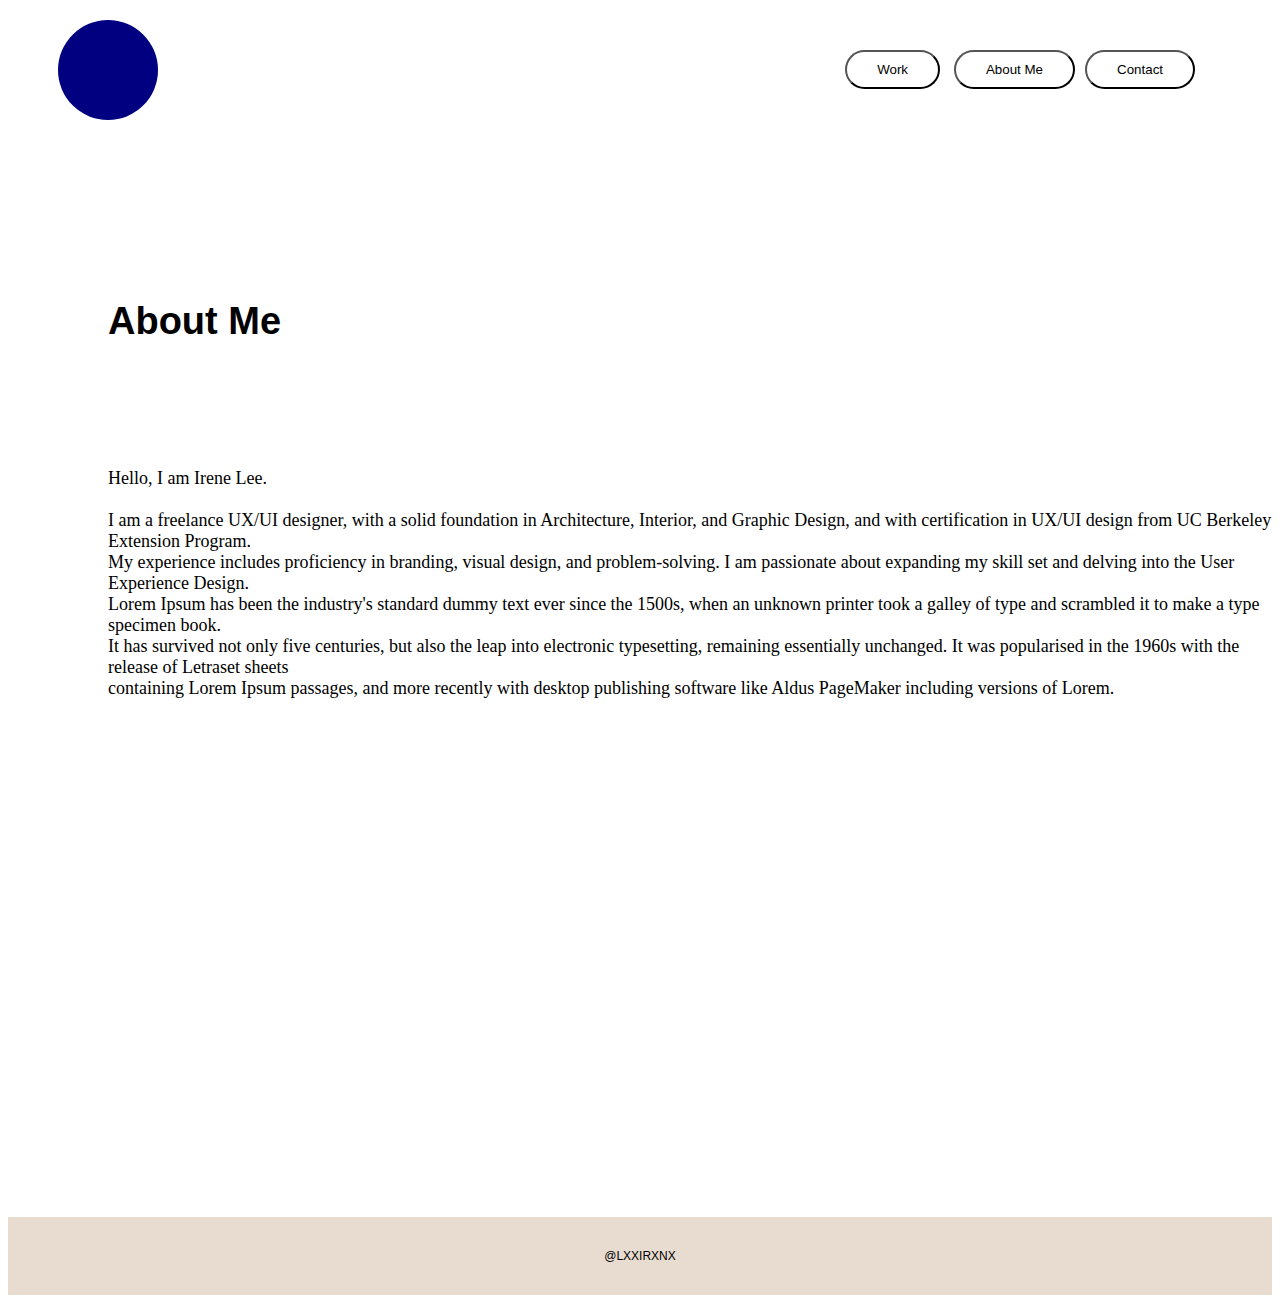
==== Aboutme.html @ 6f46c232 "Add files via upload" ====
<!DOCTYPE html>
<html lang="en">

<head>
    <title>Portfolio</title>
    <link rel="stylesheet" href="Aboutme.css" type="text/css">
</head>

<body>
    <div class="logo"></div>

    <button class="buttonWork">Work</button>
    <button class="buttonAboutMe">About Me</button>
    <button class="buttonContact">Contact</button>

    <div class="Aboutme"></div>
    <h1 class="inline-About Me">About Me</h1>
    <p class="inline-text">Hello, I am Irene Lee. <br> <br> I am a freelance UX/UI designer, with a solid foundation in
        Architecture, Interior, and
        Graphic Design, and with certification in UX/UI design from UC Berkeley Extension Program. <br> My experience
        includes proficiency in branding, visual design, and problem-solving. I am passionate about expanding my skill
        set and delving into the User Experience Design. <br> Lorem Ipsum has been the industry's standard dummy text
        ever
        since the 1500s, when an unknown printer took a galley of type and scrambled it to make a type specimen book.
        <br> It
        has survived not only five centuries, but also the leap into electronic typesetting, remaining essentially
        unchanged. It was popularised in the 1960s with the release of Letraset sheets <br>
        containing Lorem Ipsum passages,
        and more recently with desktop publishing software like Aldus PageMaker including versions of Lorem.
    </p>

    <div class="footerContainer">
        <p>@LXXIRXNX</p>
    </div>

</body>

</html>
---- Aboutme.css ----
.logo {
    width: 100px;
    height: 100px;
    background-color: navy;
    border-radius: 50%;
    position: absolute;
    top: 20px;
    margin-left: 50px;
}

.buttonWork {
    font-family: sans-serif;
    background-color: White;
    padding: 10px 30px;
    border-radius: 20px;
    position: absolute;
    top: 50px;
    right: 340px;
}

.buttonAboutMe {
    font-family: sans-serif;
    background-color: White;
    padding: 10px 30px;
    border-radius: 20px;
    position: absolute;
    top: 50px;
    right: 205px;
}

.buttonContact {
    font-family: sans-serif;
    background-color: White;
    padding: 10px 30px;
    border-radius: 20px;
    position: absolute;
    top: 50px;
    right: 85px;
}

h1 {
    font-family: sans-serif;
    font-size: 38px;
    text-align: left;
    margin-top: 300px;
    margin-left: 100px;
}

.inline-text {
    display: inline-block;
    font-size: 18px;
    margin-top: 100px;
    margin-left: 100px;
}

.footerContainer {
    background-color: #E8DCD0;
    width: absolute;
    padding: 20px;
    border: 1px;
    color: black;
    position: relative;
    margin-top: 500px;
    font-family: sans-serif;
    font-size: 12px;
    text-align: center;
}
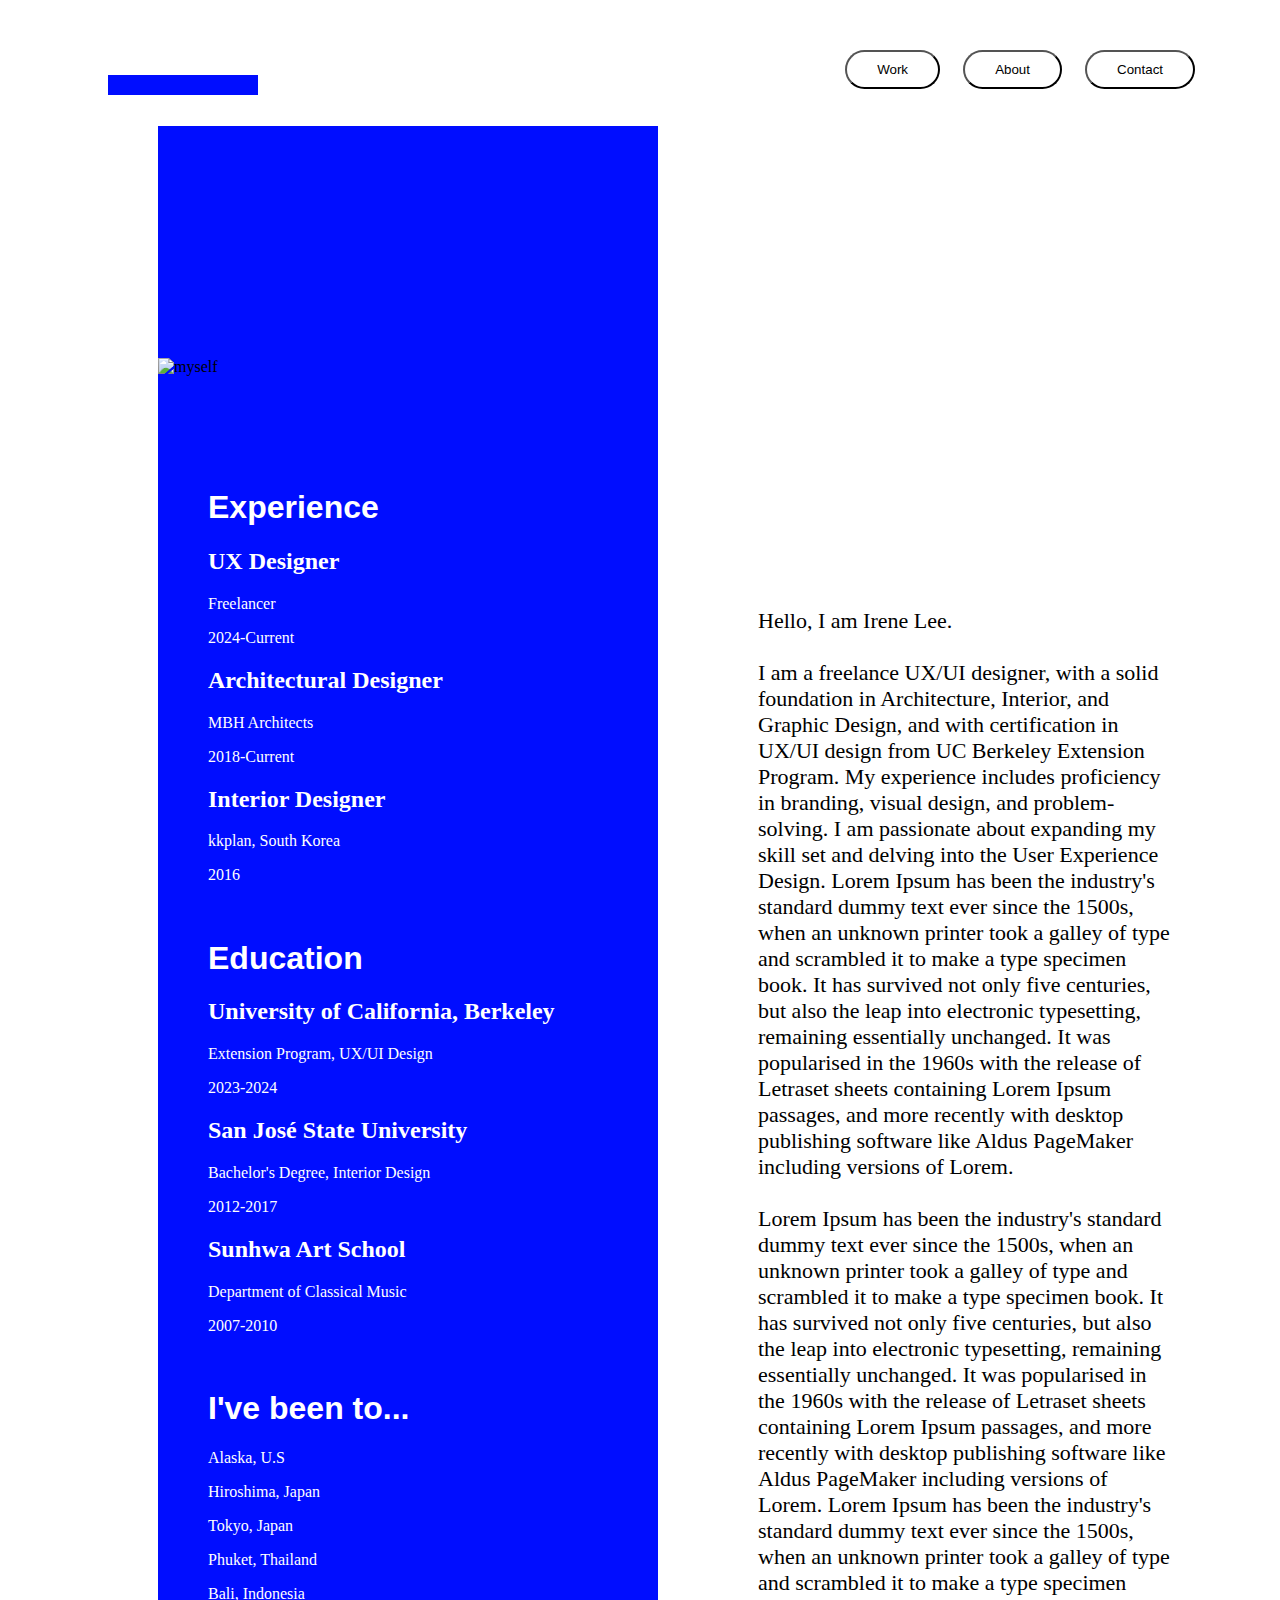
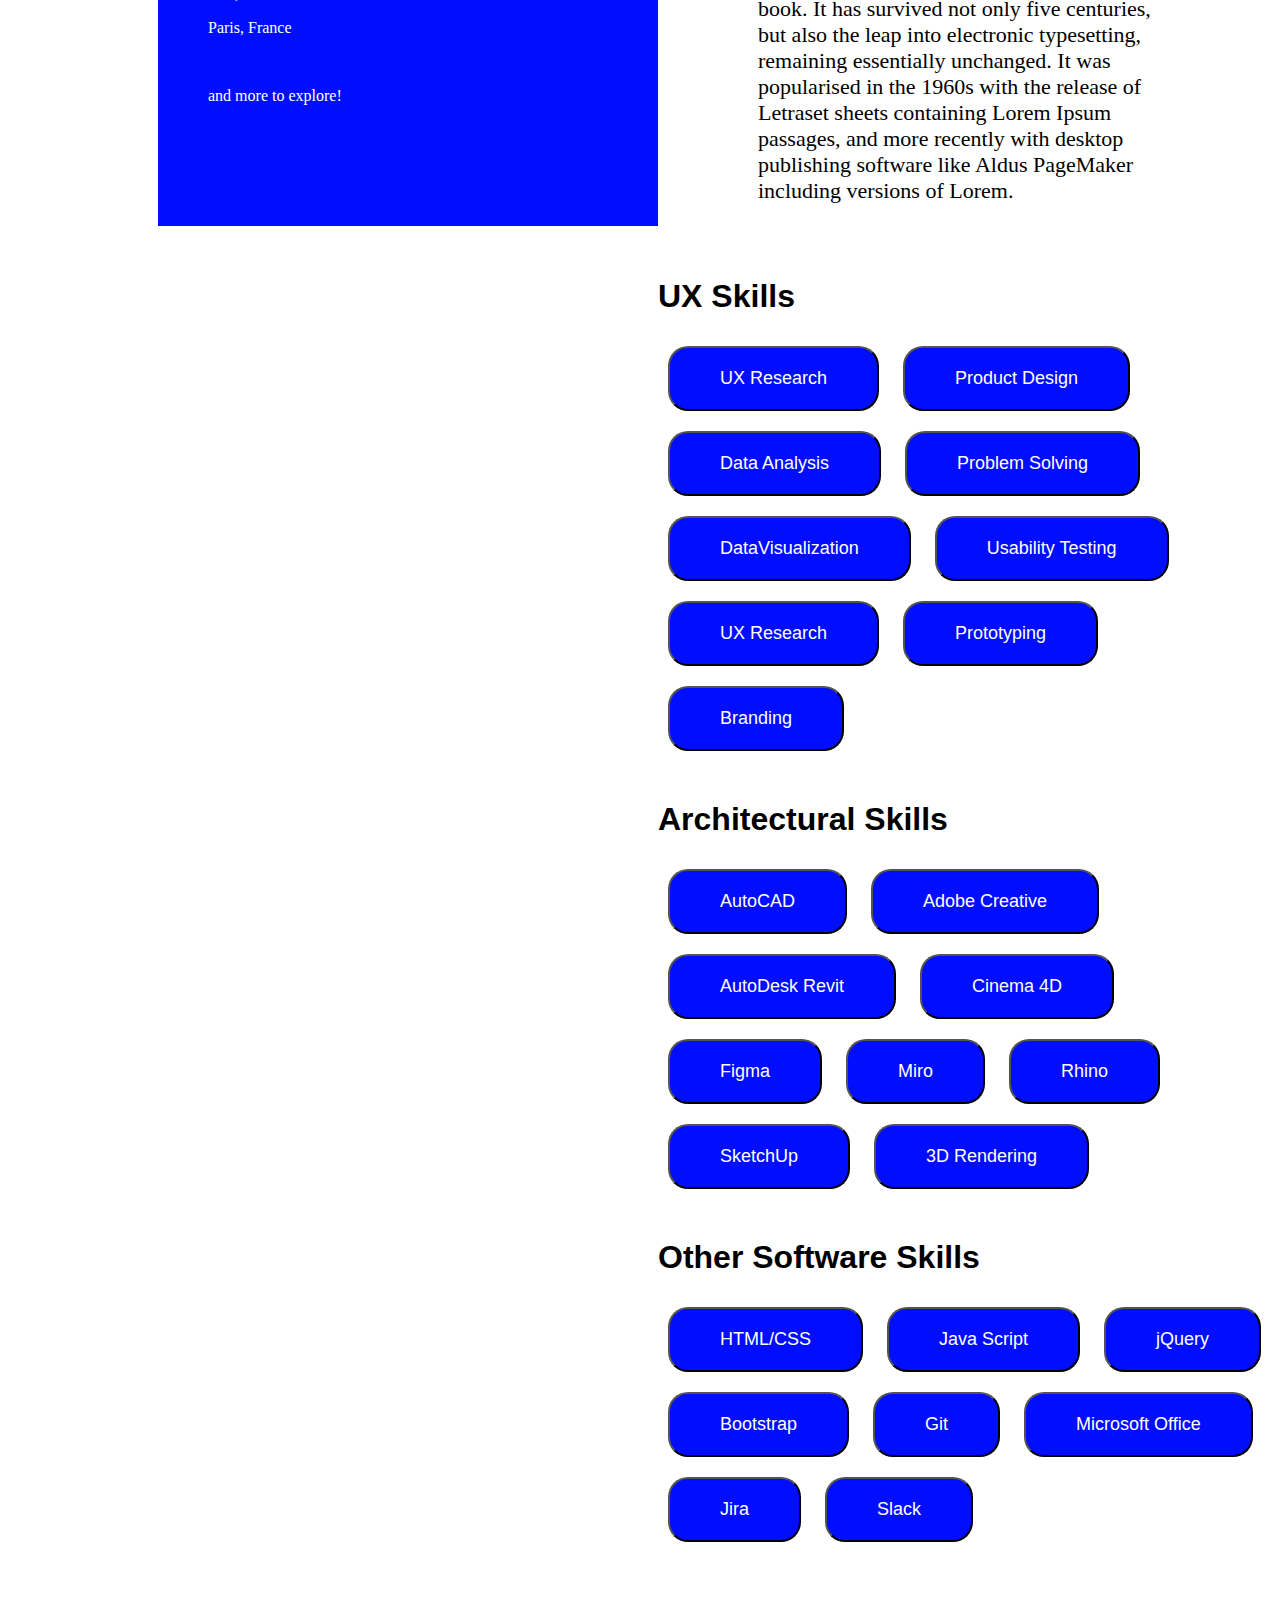
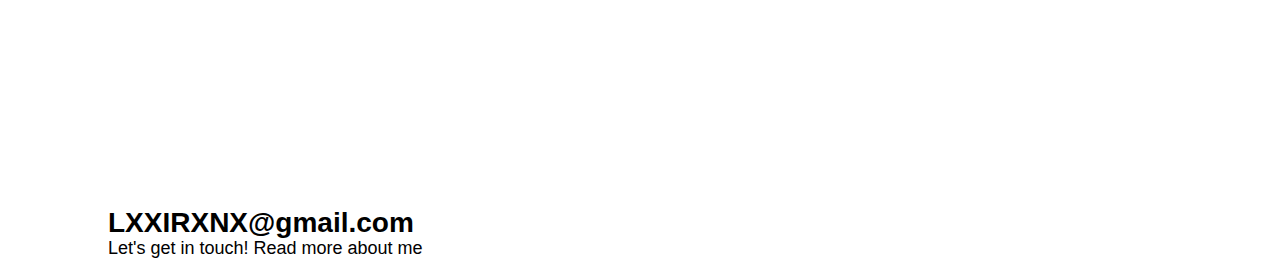
==== commit 1cb36148: "Add files via upload" ====
--- a/Aboutme.html
+++ b/Aboutme.html
@@ -10,27 +10,171 @@
     <div class="logo"></div>
 
     <button class="buttonWork">Work</button>
-    <button class="buttonAboutMe">About Me</button>
+    <button class="buttonAbout">About</button>
     <button class="buttonContact">Contact</button>
 
-    <div class="Aboutme"></div>
-    <h1 class="inline-About Me">About Me</h1>
-    <p class="inline-text">Hello, I am Irene Lee. <br> <br> I am a freelance UX/UI designer, with a solid foundation in
-        Architecture, Interior, and
-        Graphic Design, and with certification in UX/UI design from UC Berkeley Extension Program. <br> My experience
-        includes proficiency in branding, visual design, and problem-solving. I am passionate about expanding my skill
-        set and delving into the User Experience Design. <br> Lorem Ipsum has been the industry's standard dummy text
-        ever
-        since the 1500s, when an unknown printer took a galley of type and scrambled it to make a type specimen book.
-        <br> It
-        has survived not only five centuries, but also the leap into electronic typesetting, remaining essentially
-        unchanged. It was popularised in the 1960s with the release of Letraset sheets <br>
-        containing Lorem Ipsum passages,
-        and more recently with desktop publishing software like Aldus PageMaker including versions of Lorem.
-    </p>
+    <section class="row">
+        <div class="aboutPage">
+            <img src="Images/myself.png" alt="myself">
+            <div class="blueSection">
+                <div class="blueExperience">
+                    <br>
+                    <br>
+                    <br>
+                    <br>
+                    <br>
+                    <br>
+                    <br>
+                    <br>
+                    <br>
+                    <br>
+                    <br>
+                    <br>
+                    <br>
+                    <br>
+                    <br>
+                    <br>
+                    <br>
+                    <br>
+                    <br>
+                    <h1>Experience</h1>
+                    <h2>UX Designer</h2>
+                    <p>Freelancer</p>
+                    <p>2024-Current</p>
+                    <h2>Architectural Designer</h2>
+                    <p>MBH Architects</p>
+                    <p>2018-Current</p>
+                    <h2>Interior Designer</h2>
+                    <p>kkplan, South Korea</p>
+                    <p>2016</p>
+                </div>
+
+                <div class="blueEducation">
+                    <br>
+                    <h1>Education</h1>
+                    <h2>University of California, Berkeley </h2>
+                    <p>Extension Program, UX/UI Design</p>
+                    <p>2023-2024</p>
+                    <h2>San José State University</h2>
+                    <p>Bachelor's Degree, Interior Design</p>
+                    <p>2012-2017</p>
+                    <h2>Sunhwa Art School</h2>
+                    <p>Department of Classical Music</p>
+                    <p>2007-2010</p>
+                </div>
+
+                <div class="blueTravel">
+                    <br>
+                    <h1>I've been to...</h1>
+                    <p>Alaska, U.S</p>
+                    <p>Hiroshima, Japan</p>
+                    <p>Tokyo, Japan</p>
+                    <p>Phuket, Thailand</p>
+                    <p>Bali, Indonesia</p>
+                    <p>Paris, France</p>
+                    <br>
+                    <p>and more to explore!</p>
+                </div>
+            </div>
+
+        </div>
+
+        <div class="Aboutme">
+            <p class="inline-text">Hello, I am Irene Lee. <br> <br> I am a freelance UX/UI designer, with a solid
+                foundation
+                in
+                Architecture, Interior, and
+                Graphic Design, and with certification in UX/UI design from UC Berkeley Extension Program. My
+                experience
+                includes proficiency in branding, visual design, and problem-solving. I am passionate about expanding my
+                skill
+                set and delving into the User Experience Design. Lorem Ipsum has been the industry's standard dummy
+                text
+                ever
+                since the 1500s, when an unknown printer took a galley of type and scrambled it to make a type specimen
+                book. It
+                has survived not only five centuries, but also the leap into electronic typesetting, remaining
+                essentially
+                unchanged. It was popularised in the 1960s with the release of Letraset sheets
+                containing Lorem Ipsum passages,
+                and more recently with desktop publishing software like Aldus PageMaker including versions of Lorem.
+                <br> <br>
+                Lorem Ipsum has been the industry's standard dummy
+                text
+                ever
+                since the 1500s, when an unknown printer took a galley of type and scrambled it to make a type specimen
+                book. It
+                has survived not only five centuries, but also the leap into electronic typesetting, remaining
+                essentially
+                unchanged. It was popularised in the 1960s with the release of Letraset sheets
+                containing Lorem Ipsum passages,
+                and more recently with desktop publishing software like Aldus PageMaker including versions of Lorem.
+                Lorem Ipsum has been the industry's standard dummy
+                text
+                ever
+                since the 1500s, when an unknown printer took a galley of type and scrambled it to make a type specimen
+                book. It
+                has survived not only five centuries, but also the leap into electronic typesetting, remaining
+                essentially
+                unchanged. It was popularised in the 1960s with the release of Letraset sheets
+                containing Lorem Ipsum passages,
+                and more recently with desktop publishing software like Aldus PageMaker including versions of Lorem.
+                <br> <br> <br>
+            </p>
+
+            <div>
+                <h1>UX Skills</h1>
+                <button class="skillButtons">UX Research</button>
+                <button class="skillButtons">Product Design</button>
+                <button class="skillButtons">Data Analysis</button>
+                <button class="skillButtons">Problem Solving</button>
+                <button class="skillButtons">DataVisualization</button>
+                <button class="skillButtons">Usability Testing</button>
+                <button class="skillButtons">UX Research</button>
+                <button class="skillButtons">Prototyping</button>
+                <button class="skillButtons">Branding</button>
+                <br>
+                <br>
+            </div>
+
+            <div>
+                <h1>Architectural Skills</h1>
+                <button class="skillButtons">AutoCAD</button>
+                <button class="skillButtons">Adobe Creative</button>
+                <button class="skillButtons">AutoDesk Revit</button>
+                <button class="skillButtons">Cinema 4D</button>
+                <button class="skillButtons">Figma</button>
+                <button class="skillButtons">Miro</button>
+                <button class="skillButtons">Rhino</button>
+                <button class="skillButtons">SketchUp</button>
+                <button class="skillButtons">3D Rendering</button>
+                <br>
+                <br>
+            </div>
+
+            <div>
+                <h1>Other Software Skills</h1>
+                <button class="skillButtons">HTML/CSS</button>
+                <button class="skillButtons">Java Script</button>
+                <button class="skillButtons">jQuery</button>
+                <button class="skillButtons">Bootstrap</button>
+                <button class="skillButtons">Git</button>
+                <button class="skillButtons">Microsoft Office</button>
+                <button class="skillButtons">Jira</button>
+                <button class="skillButtons">Slack</button>
+                <br>
+                <br>
+            </div>
+        </div>
+    </section>
 
     <div class="footerContainer">
-        <p>@LXXIRXNX</p>
+        <div class="footerEmail">
+            <h4>LXXIRXNX@gmail.com</h4>
+        </div>
+        <div class="letsGetinTouch">
+            <p> Let's get in touch! Read more about me</p>
+        </div>
     </div>
 
 </body>
--- a/Aboutme.css
+++ b/Aboutme.css
@@ -1,11 +1,10 @@
 .logo {
-    width: 100px;
-    height: 100px;
-    background-color: navy;
-    border-radius: 50%;
+    width: 150px;
+    height: 20px;
+    background-color: #000DFF;
     position: absolute;
-    top: 20px;
-    margin-left: 50px;
+    top: 75px;
+    margin-left: 100px;
 }
 
 .buttonWork {
@@ -18,14 +17,14 @@
     right: 340px;
 }
 
-.buttonAboutMe {
+.buttonAbout {
     font-family: sans-serif;
     background-color: White;
     padding: 10px 30px;
     border-radius: 20px;
     position: absolute;
     top: 50px;
-    right: 205px;
+    right: 218px;
 }
 
 .buttonContact {
@@ -38,30 +37,78 @@
     right: 85px;
 }
 
-h1 {
-    font-family: sans-serif;
-    font-size: 38px;
-    text-align: left;
-    margin-top: 300px;
-    margin-left: 100px;
+.aboutPage img {
+    width: 500px;
+    height: 500px;
+    margin-top: 350px;
+    margin-left: 150px;
+}
+
+.blueSection {
+    width: 500px;
+    height: 1700px;
+    margin-top: -250px;
+    margin-left: 150px;
+    background-color: #000DFF;    
+}
+
+.blueExperience {
+    color: white;
+    margin-left: 50px;
+}
+
+.blueEducation {
+    color: white;
+    margin-left: 50px;
+}
+
+.blueTravel {
+    color: white;
+    margin-left: 50px;
+}
+
+.row {
+    display: flex;
 }
 
 .inline-text {
-    display: inline-block;
-    font-size: 18px;
-    margin-top: 100px;
+    font-size: 22px;
+    margin-top: 600px;
     margin-left: 100px;
+    margin-right: 100px;
 }
 
-.footerContainer {
-    background-color: #E8DCD0;
-    width: absolute;
-    padding: 20px;
-    border: 1px;
-    color: black;
-    position: relative;
-    margin-top: 500px;
+h1 {
     font-family: sans-serif;
-    font-size: 12px;
-    text-align: center;
-}+    font-size: 32px;
+}
+
+.skillButtons {
+    font-family: sans-serif;
+    font-size: 18px;
+    color: white;
+    background-color: #000DFF;
+    padding: 20px 50px;
+    border-radius: 20px;
+    display: inline-flex;
+    margin: 10px;
+}
+
+.footerEmail {
+    font-family: sans-serif;
+    font-size: 28px;
+    font-style: bold;
+    margin-top: 200px;
+    margin-left: 100px;
+    position: absolute;
+}
+
+.letsGetinTouch {
+    font-family: sans-serif;
+    font-size: 18px;
+    font-style: bold;
+    margin-top: 250px;
+    margin-left: 100px;
+    position: absolute;
+}
+
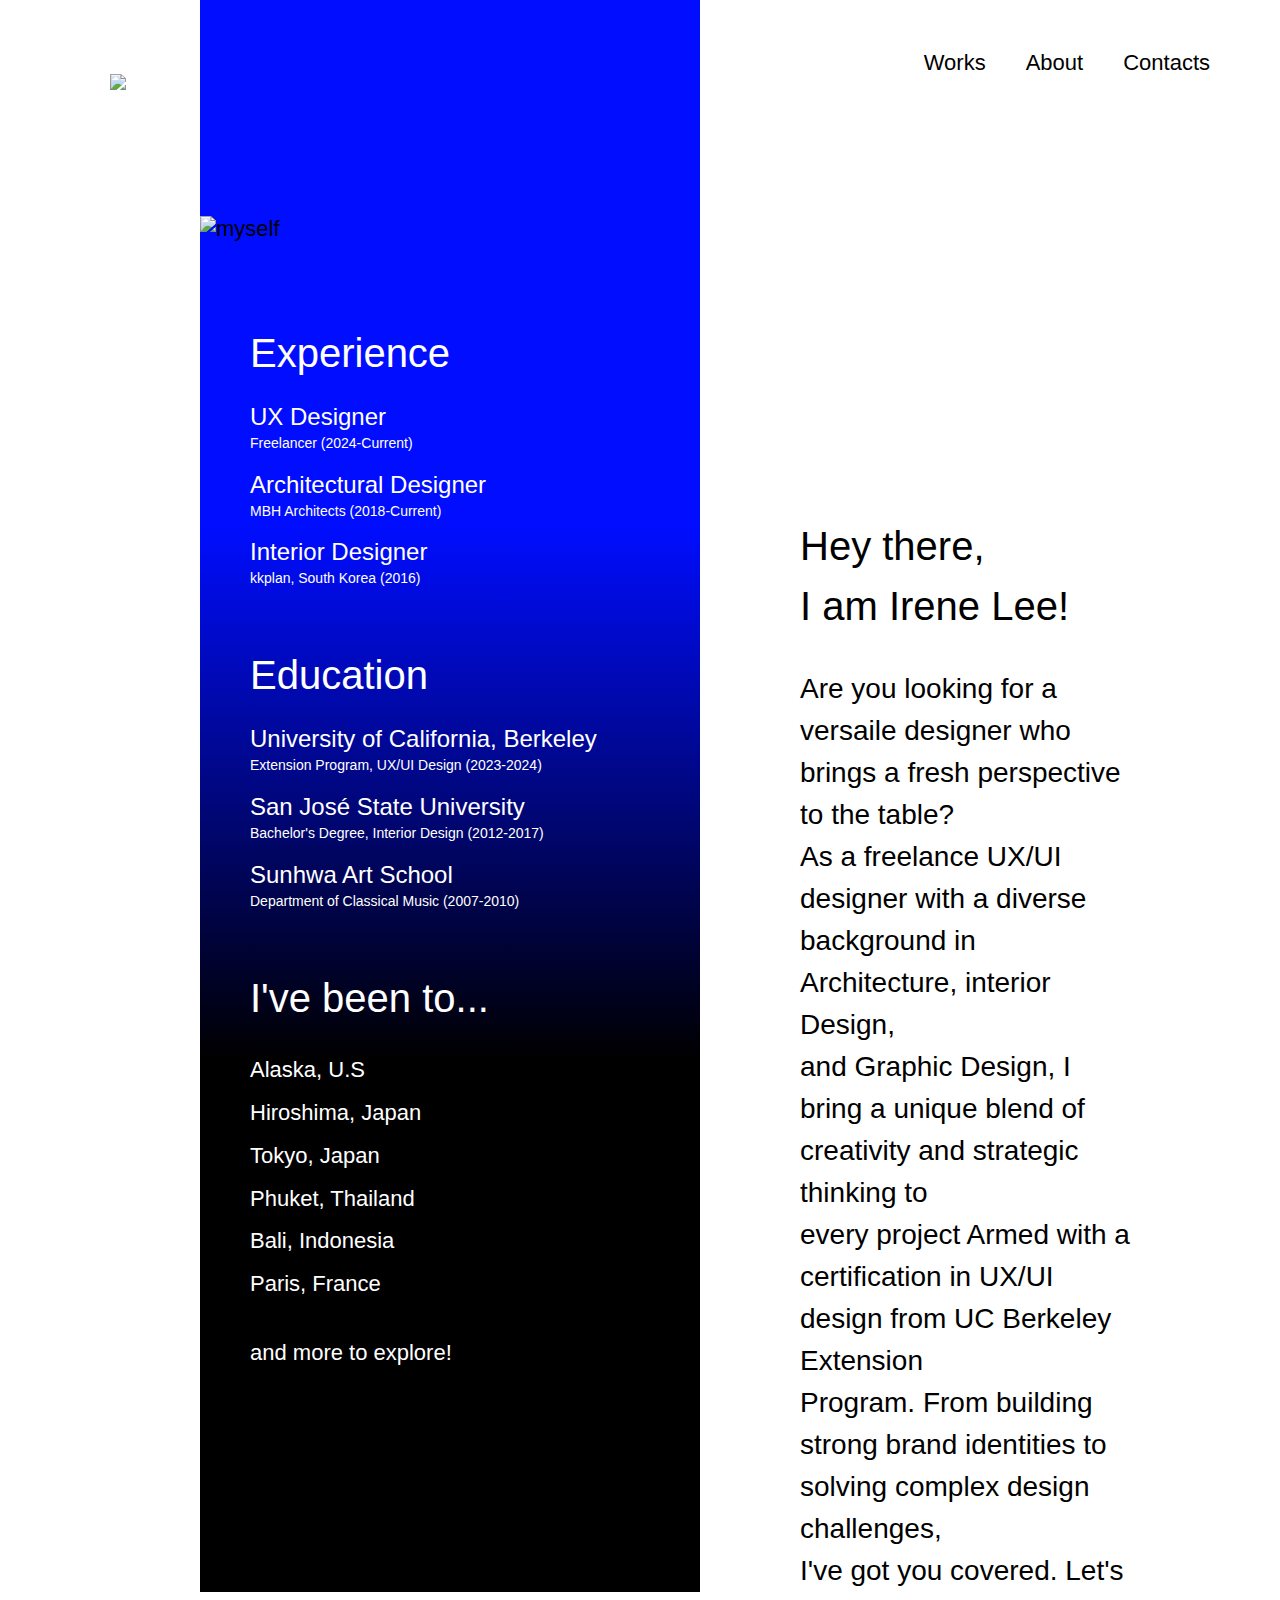
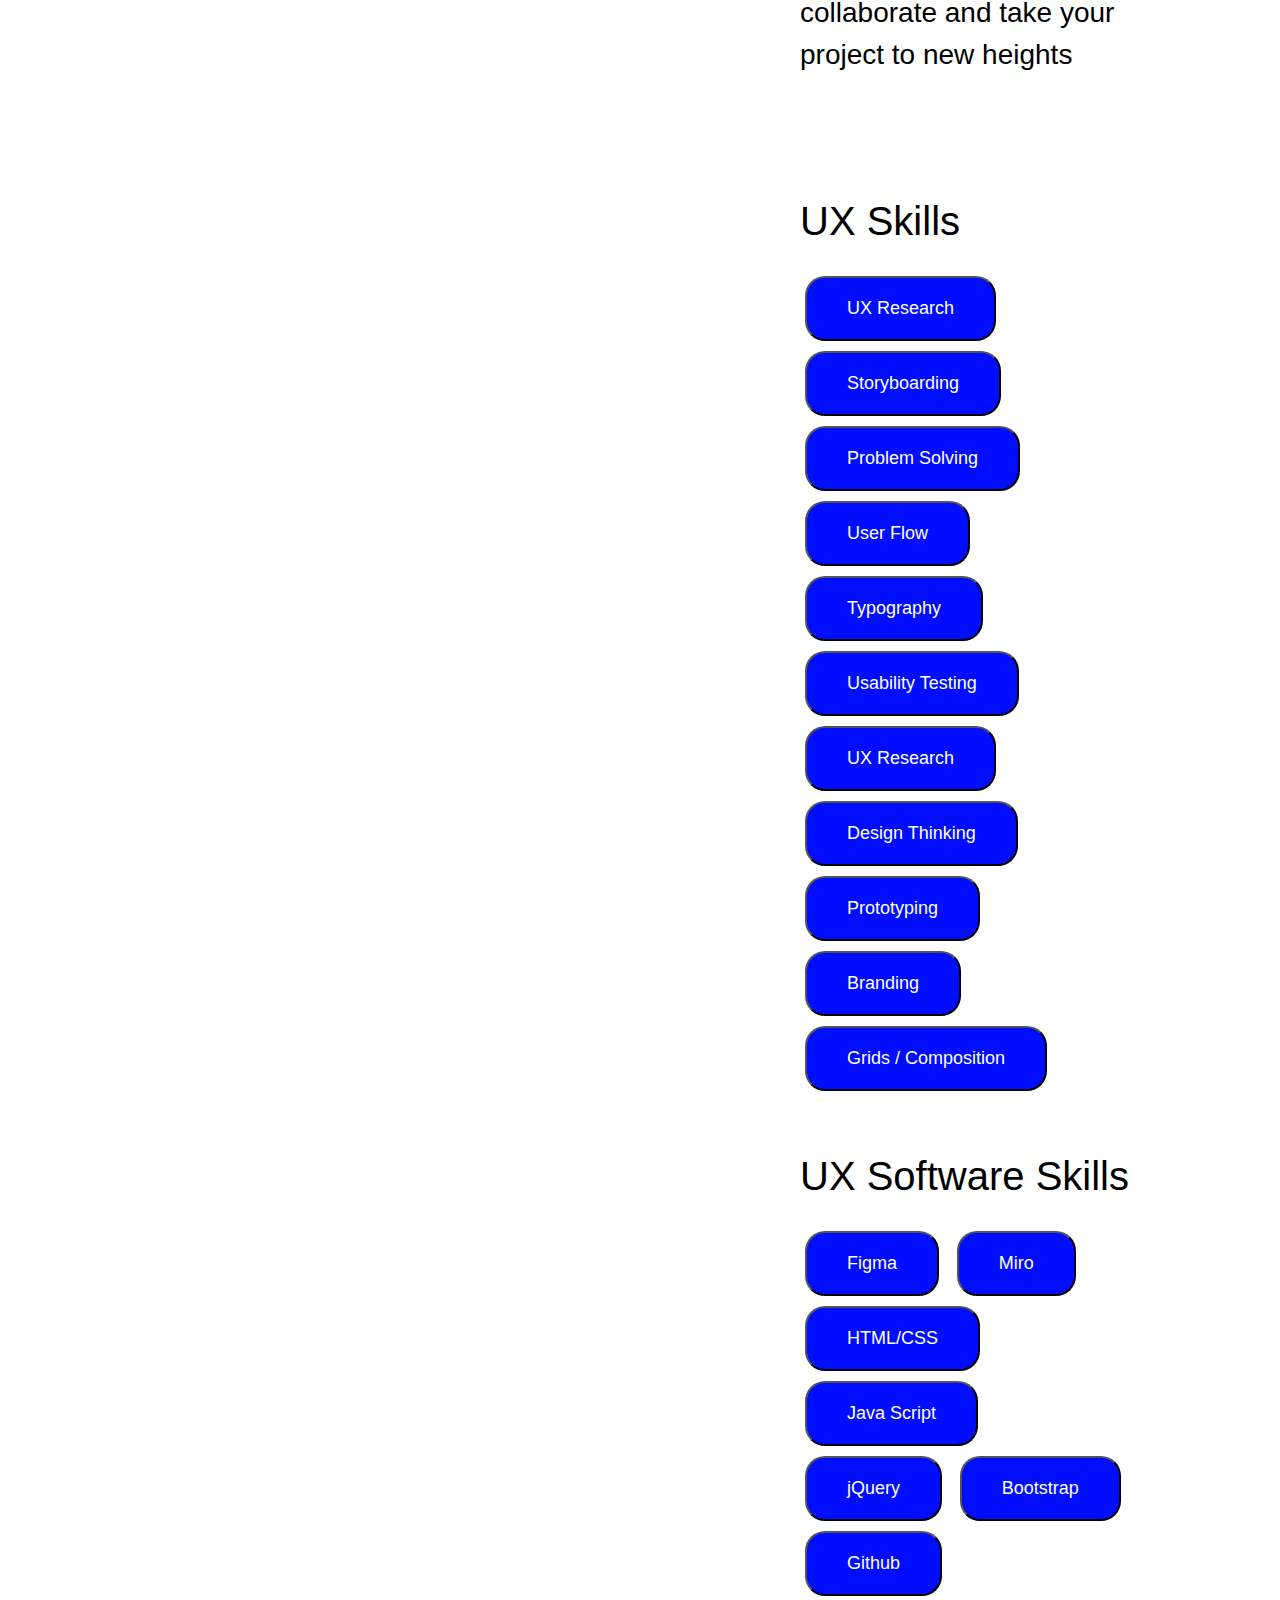
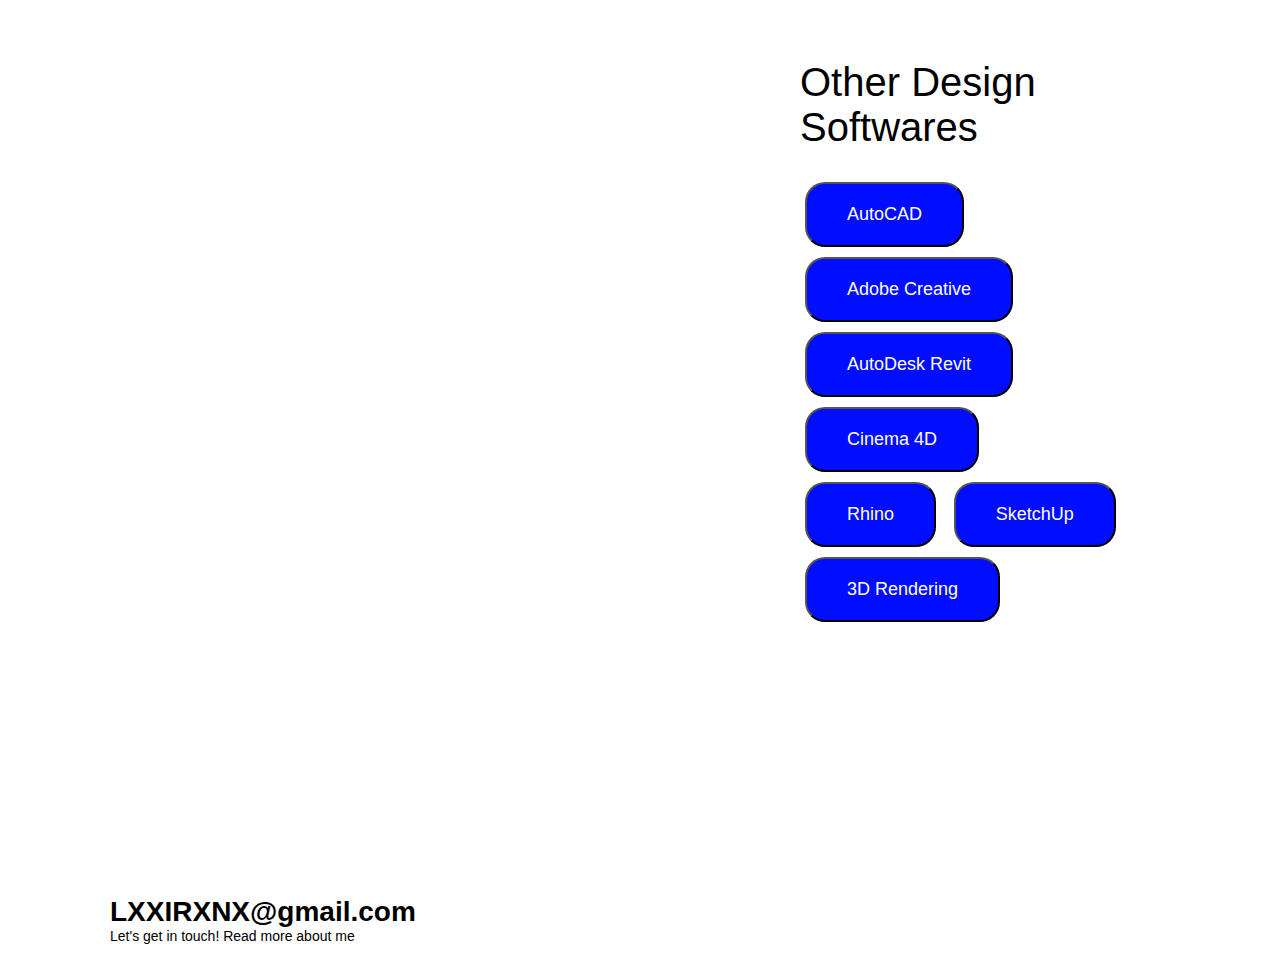
==== commit 2fe33944: "Add files via upload" ====
--- a/Aboutme.html
+++ b/Aboutme.html
@@ -4,27 +4,75 @@
 <head>
     <title>Portfolio</title>
     <link rel="stylesheet" href="Aboutme.css" type="text/css">
+
+    <title>Navbar</title>
+    <style>
+        body {
+            margin: 50px;
+            padding: 0;
+            font-family: sans-serif;
+            font-size: 22px;
+        }
+
+        .navbar {
+            background-color: white;
+            overflow: hidden;
+        }
+
+        .navbar ul {
+            list-style-type: none;
+            margin: 0;
+            padding: 0;
+            overflow: hidden;
+        }
+
+        .navbar ul li {
+            float: right;
+        }
+
+        .navbar ul li a {
+            display: blck;
+            color: black;
+            text-align: center;
+            padding: 14px 20px;
+            text-decoration: none;
+        }
+
+        .navbar-brand {
+            float: left;
+            padding: 20px 60px;
+            text-decoration: none;
+        }
+
+        .navbar ul li a:hover {
+            background-color: none;
+            color: #000DFF;
+        }
+    </style>
 </head>
 
 <body>
-    <div class="logo"></div>
-
-    <button class="buttonWork">Work</button>
-    <button class="buttonAbout">About</button>
-    <button class="buttonContact">Contact</button>
-
+    <!-----------------Navigation Bar Here-------------->
+    <div class="navbar">
+        <a class="navbar-brand" href="index.html">
+            <img src="Logo.png">
+        </a>
+        <ul>
+            <li><a href="contact.html" onmouseover="hoverEffect(this)" onmouseout="resetEffect(this)"
+                    oneclick="showSection ('contacts')">Contacts</a></li>
+            <li><a href="Aboutme.html" onmouseover="hoverEffect(this)" onmouseout="resetEffect(this)"
+                    oneclick="showSection ('about')">About</a></li>
+            <li><a href="work.html" onmouseover="hoverEffect(this)" onmouseout="resetEffect(this)"
+                    oneclick="showSection ('works')">Works</a></li>
+        </ul>
+    </div>
+
+    <!-------------------Experience Here------------------>
     <section class="row">
         <div class="aboutPage">
             <img src="Images/myself.png" alt="myself">
-            <div class="blueSection">
-                <div class="blueExperience">
-                    <br>
-                    <br>
-                    <br>
-                    <br>
-                    <br>
-                    <br>
-                    <br>
+            <div class="blueBox">
+                <div class="blueTexts">
                     <br>
                     <br>
                     <br>
@@ -39,135 +87,106 @@
                     <br>
                     <h1>Experience</h1>
                     <h2>UX Designer</h2>
-                    <p>Freelancer</p>
-                    <p>2024-Current</p>
+                    <p>Freelancer (2024-Current)</p>
                     <h2>Architectural Designer</h2>
-                    <p>MBH Architects</p>
-                    <p>2018-Current</p>
+                    <p>MBH Architects (2018-Current)</p>
                     <h2>Interior Designer</h2>
-                    <p>kkplan, South Korea</p>
-                    <p>2016</p>
-                </div>
-
-                <div class="blueEducation">
+                    <p>kkplan, South Korea (2016)</p>
+
                     <br>
                     <h1>Education</h1>
                     <h2>University of California, Berkeley </h2>
-                    <p>Extension Program, UX/UI Design</p>
-                    <p>2023-2024</p>
+                    <p>Extension Program, UX/UI Design (2023-2024)</p>
                     <h2>San José State University</h2>
-                    <p>Bachelor's Degree, Interior Design</p>
-                    <p>2012-2017</p>
+                    <p>Bachelor's Degree, Interior Design (2012-2017)</p>
                     <h2>Sunhwa Art School</h2>
-                    <p>Department of Classical Music</p>
-                    <p>2007-2010</p>
-                </div>
-
-                <div class="blueTravel">
+                    <p>Department of Classical Music (2007-2010) </p>
+
                     <br>
                     <h1>I've been to...</h1>
-                    <p>Alaska, U.S</p>
-                    <p>Hiroshima, Japan</p>
-                    <p>Tokyo, Japan</p>
-                    <p>Phuket, Thailand</p>
-                    <p>Bali, Indonesia</p>
-                    <p>Paris, France</p>
-                    <br>
-                    <p>and more to explore!</p>
+                    <h5>Alaska, U.S</h5>
+                    <h5>Hiroshima, Japan</h5>
+                    <h5>Tokyo, Japan</h5>
+                    <h5>Phuket, Thailand</h5>
+                    <h5>Bali, Indonesia</h5>
+                    <h5>Paris, France</h5>
+                    <br>
+                    <h5>and more to explore!</h5>
                 </div>
             </div>
-
-        </div>
-
+        </div>
+
+        <!-------------------Abot Here------------------>
         <div class="Aboutme">
-            <p class="inline-text">Hello, I am Irene Lee. <br> <br> I am a freelance UX/UI designer, with a solid
-                foundation
-                in
-                Architecture, Interior, and
-                Graphic Design, and with certification in UX/UI design from UC Berkeley Extension Program. My
-                experience
-                includes proficiency in branding, visual design, and problem-solving. I am passionate about expanding my
-                skill
-                set and delving into the User Experience Design. Lorem Ipsum has been the industry's standard dummy
-                text
-                ever
-                since the 1500s, when an unknown printer took a galley of type and scrambled it to make a type specimen
-                book. It
-                has survived not only five centuries, but also the leap into electronic typesetting, remaining
-                essentially
-                unchanged. It was popularised in the 1960s with the release of Letraset sheets
-                containing Lorem Ipsum passages,
-                and more recently with desktop publishing software like Aldus PageMaker including versions of Lorem.
-                <br> <br>
-                Lorem Ipsum has been the industry's standard dummy
-                text
-                ever
-                since the 1500s, when an unknown printer took a galley of type and scrambled it to make a type specimen
-                book. It
-                has survived not only five centuries, but also the leap into electronic typesetting, remaining
-                essentially
-                unchanged. It was popularised in the 1960s with the release of Letraset sheets
-                containing Lorem Ipsum passages,
-                and more recently with desktop publishing software like Aldus PageMaker including versions of Lorem.
-                Lorem Ipsum has been the industry's standard dummy
-                text
-                ever
-                since the 1500s, when an unknown printer took a galley of type and scrambled it to make a type specimen
-                book. It
-                has survived not only five centuries, but also the leap into electronic typesetting, remaining
-                essentially
-                unchanged. It was popularised in the 1960s with the release of Letraset sheets
-                containing Lorem Ipsum passages,
-                and more recently with desktop publishing software like Aldus PageMaker including versions of Lorem.
-                <br> <br> <br>
-            </p>
-
-            <div>
-                <h1>UX Skills</h1>
-                <button class="skillButtons">UX Research</button>
-                <button class="skillButtons">Product Design</button>
-                <button class="skillButtons">Data Analysis</button>
-                <button class="skillButtons">Problem Solving</button>
-                <button class="skillButtons">DataVisualization</button>
-                <button class="skillButtons">Usability Testing</button>
-                <button class="skillButtons">UX Research</button>
-                <button class="skillButtons">Prototyping</button>
-                <button class="skillButtons">Branding</button>
-                <br>
-                <br>
+            <div class="inline-text">
+                <div class="hello">Hey there, <br> I am Irene Lee!</div>
+                <br>
+                <div class="i-am">Are you looking for a versaile designer who brings a fresh perspective to the table?
+                    <br> As a freelance UX/UI designer with a diverse background in Architecture, interior Design, <br>
+                    and
+                    Graphic Design, I bring a unique blend of creativity and strategic thinking to <br>every project
+                    Armed with a certification in UX/UI design from UC Berkeley Extension <br> Program. From building
+                    strong
+                    brand identities to solving complex design challenges, <br>I've got you covered. Let's collaborate
+                    and
+                    take your project to new heights<br>
+                </div>
+
+                <br>
+                <br>
+                <br>
+                <div>
+                    <h1>UX Skills</h1>
+                    <button class="skillButtons">UX Research</button>
+                    <button class="skillButtons">Storyboarding</button>
+                    <button class="skillButtons">Problem Solving</button>
+                    <button class="skillButtons">User Flow</button>
+                    <button class="skillButtons">Typography</button>
+                    <br>
+                    <button class="skillButtons">Usability Testing</button>
+                    <button class="skillButtons">UX Research</button>
+                    <button class="skillButtons">Design Thinking</button>
+                    <button class="skillButtons">Prototyping</button>
+                    <button class="skillButtons">Branding</button>
+                    <br>
+                    <button class="skillButtons">Grids / Composition</button>
+                    <br>
+                    <br>
+                </div>
+
+                <div>
+                    <h1>UX Software Skills</h1>
+                    <button class="skillButtons">Figma</button>
+                    <button class="skillButtons">Miro</button>
+                    <button class="skillButtons">HTML/CSS</button>
+                    <br>
+                    <button class="skillButtons">Java Script</button>
+                    <button class="skillButtons">jQuery</button>
+                    <button class="skillButtons">Bootstrap</button>
+                    <button class="skillButtons">Github</button>
+                    <br>
+                    <br>
+                </div>
+
+                <div>
+                    <h1>Other Design Softwares</h1>
+                    <button class="skillButtons">AutoCAD</button>
+                    <button class="skillButtons">Adobe Creative</button>
+                    <button class="skillButtons">AutoDesk Revit</button>
+                    <br>
+                    <button class="skillButtons">Cinema 4D</button>
+                    <button class="skillButtons">Rhino</button>
+                    <button class="skillButtons">SketchUp</button>
+                    <button class="skillButtons">3D Rendering</button>
+                    <br>
+                    <br>
+                </div>
+
             </div>
-
-            <div>
-                <h1>Architectural Skills</h1>
-                <button class="skillButtons">AutoCAD</button>
-                <button class="skillButtons">Adobe Creative</button>
-                <button class="skillButtons">AutoDesk Revit</button>
-                <button class="skillButtons">Cinema 4D</button>
-                <button class="skillButtons">Figma</button>
-                <button class="skillButtons">Miro</button>
-                <button class="skillButtons">Rhino</button>
-                <button class="skillButtons">SketchUp</button>
-                <button class="skillButtons">3D Rendering</button>
-                <br>
-                <br>
-            </div>
-
-            <div>
-                <h1>Other Software Skills</h1>
-                <button class="skillButtons">HTML/CSS</button>
-                <button class="skillButtons">Java Script</button>
-                <button class="skillButtons">jQuery</button>
-                <button class="skillButtons">Bootstrap</button>
-                <button class="skillButtons">Git</button>
-                <button class="skillButtons">Microsoft Office</button>
-                <button class="skillButtons">Jira</button>
-                <button class="skillButtons">Slack</button>
-                <br>
-                <br>
-            </div>
         </div>
     </section>
 
+    <!-------------------Footer Here------------------>
     <div class="footerContainer">
         <div class="footerEmail">
             <h4>LXXIRXNX@gmail.com</h4>
--- a/Aboutme.css
+++ b/Aboutme.css
@@ -1,97 +1,87 @@
-.logo {
-    width: 150px;
-    height: 20px;
-    background-color: #000DFF;
-    position: absolute;
-    top: 75px;
-    margin-left: 100px;
-}
-
-.buttonWork {
-    font-family: sans-serif;
-    background-color: White;
-    padding: 10px 30px;
-    border-radius: 20px;
-    position: absolute;
-    top: 50px;
-    right: 340px;
-}
-
-.buttonAbout {
-    font-family: sans-serif;
-    background-color: White;
-    padding: 10px 30px;
-    border-radius: 20px;
-    position: absolute;
-    top: 50px;
-    right: 218px;
-}
-
-.buttonContact {
-    font-family: sans-serif;
-    background-color: White;
-    padding: 10px 30px;
-    border-radius: 20px;
-    position: absolute;
-    top: 50px;
-    right: 85px;
+.row {
+    display: flex;
 }
 
 .aboutPage img {
     width: 500px;
     height: 500px;
-    margin-top: 350px;
+    margin-top: 100px;
     margin-left: 150px;
 }
 
-.blueSection {
+.blueBox {
     width: 500px;
-    height: 1700px;
+    height: 1600px;
     margin-top: -250px;
     margin-left: 150px;
-    background-color: #000DFF;    
+    background-image: linear-gradient(-0deg, black,black,#000DFF, #000DFF);  
 }
 
-.blueExperience {
+.blueTexts {
     color: white;
     margin-left: 50px;
 }
 
-.blueEducation {
-    color: white;
-    margin-left: 50px;
+h1 {
+    font-family: sans-serif;
+    font-size: 40px;
+    font-weight: normal;
 }
 
-.blueTravel {
-    color: white;
-    margin-left: 50px;
+h2 {
+    font-family: sans-serif;
+    font-size: 24px;
+    font-weight: normal;
+    margin-bottom: -10px;
 }
 
-.row {
-    display: flex;
+h5 {
+    font-family: sans-serif;
+    font-size: 22px;
+    font-weight: normal;
+    margin-bottom: -20px;
+    font-weight:lighter;
+}
+
+p {
+    font-family: sans-serif;
+    font-size: 14px;
+    font-weight:lighter;
+}
+
+.hello {
+    font-size: 40px;
+    font-family: sans-serif;
+    line-height: 1.5;
+}
+
+.i-am {
+    font-family: sans-serif;
+    font-size: 28px;
+    line-height: 1.5;
+    font-weight:lighter;
+
 }
 
 .inline-text {
-    font-size: 22px;
-    margin-top: 600px;
+    font-size: 28px;
+    font-family: sans-serif;
+    margin-top: 400px;
     margin-left: 100px;
     margin-right: 100px;
-}
-
-h1 {
-    font-family: sans-serif;
-    font-size: 32px;
+    
 }
 
 .skillButtons {
     font-family: sans-serif;
     font-size: 18px;
+    font-weight:lighter;
     color: white;
     background-color: #000DFF;
-    padding: 20px 50px;
+    padding: 20px 40px;
     border-radius: 20px;
     display: inline-flex;
-    margin: 10px;
+    margin: 5px;
 }
 
 .footerEmail {
@@ -99,7 +89,7 @@
     font-size: 28px;
     font-style: bold;
     margin-top: 200px;
-    margin-left: 100px;
+    margin-left: 60px;
     position: absolute;
 }
 
@@ -107,8 +97,8 @@
     font-family: sans-serif;
     font-size: 18px;
     font-style: bold;
-    margin-top: 250px;
-    margin-left: 100px;
+    margin-top: 255px;
+    margin-left: 60px;
     position: absolute;
 }
 
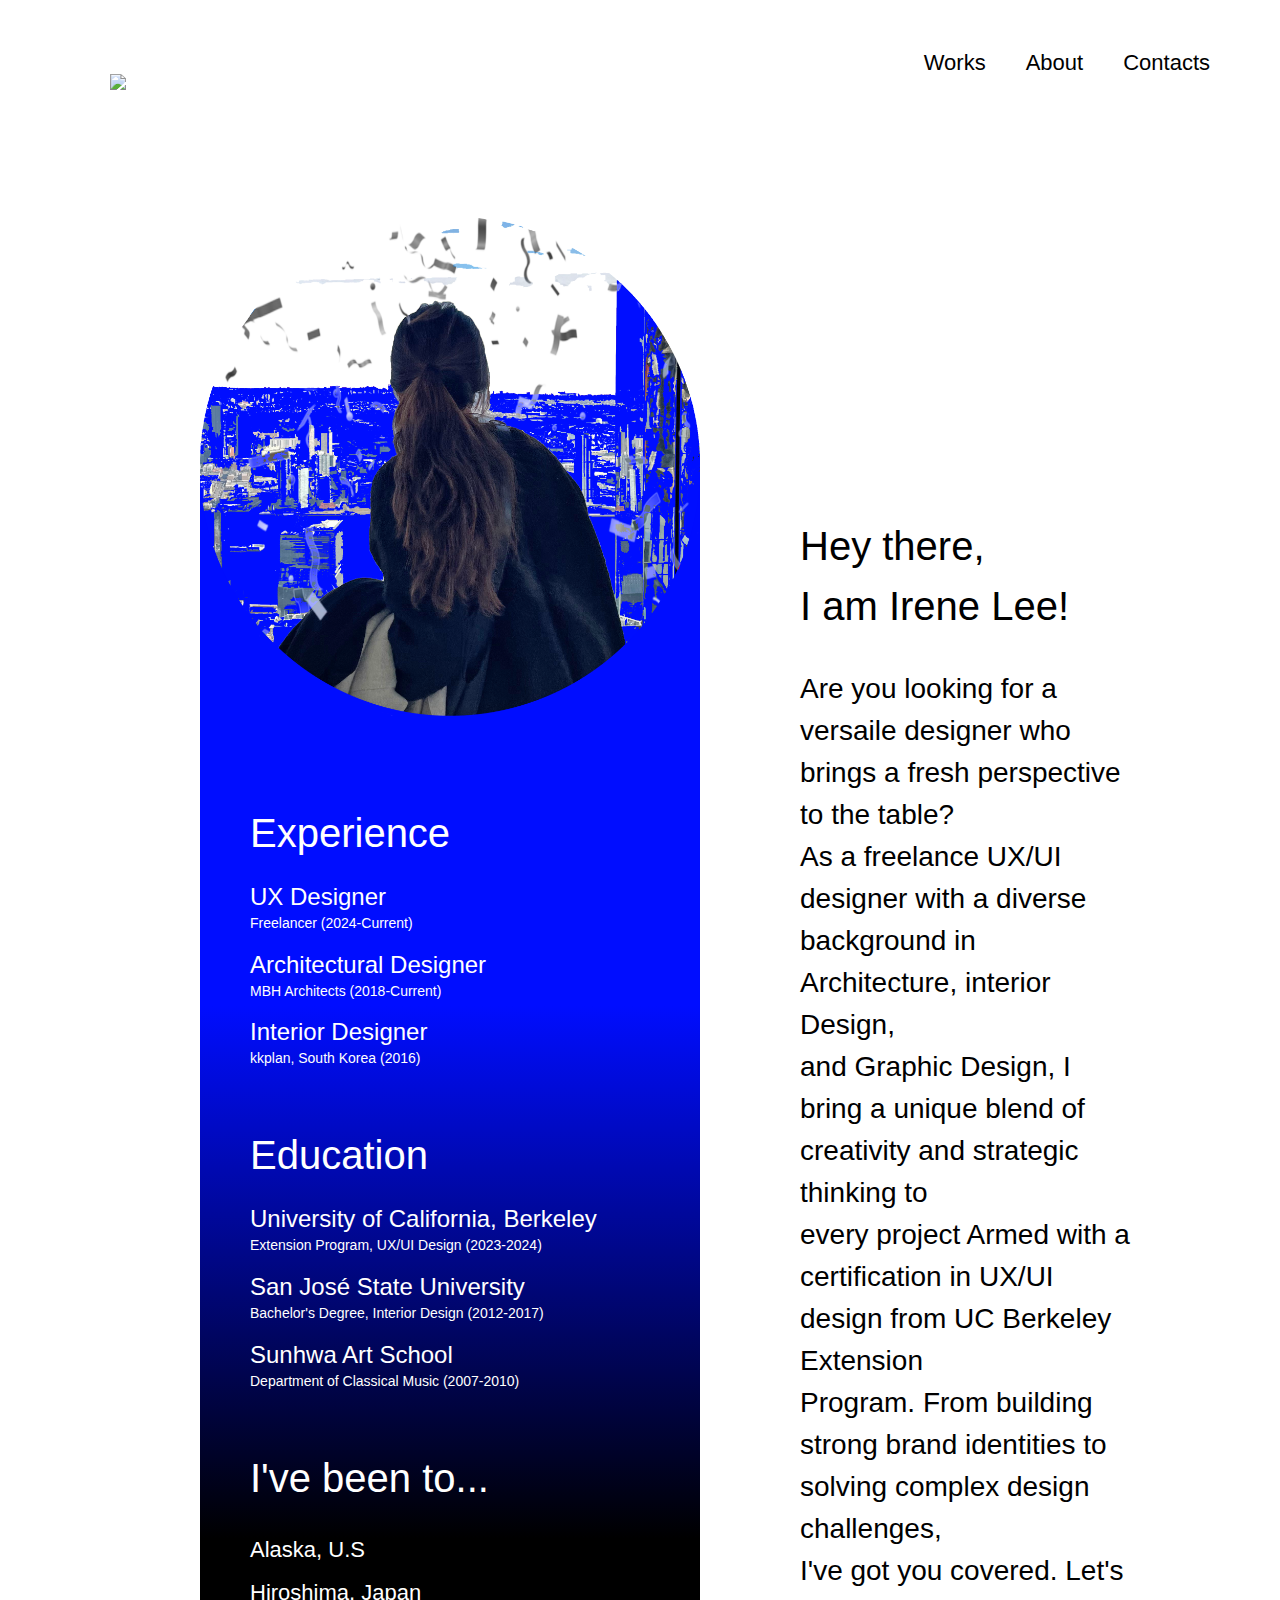
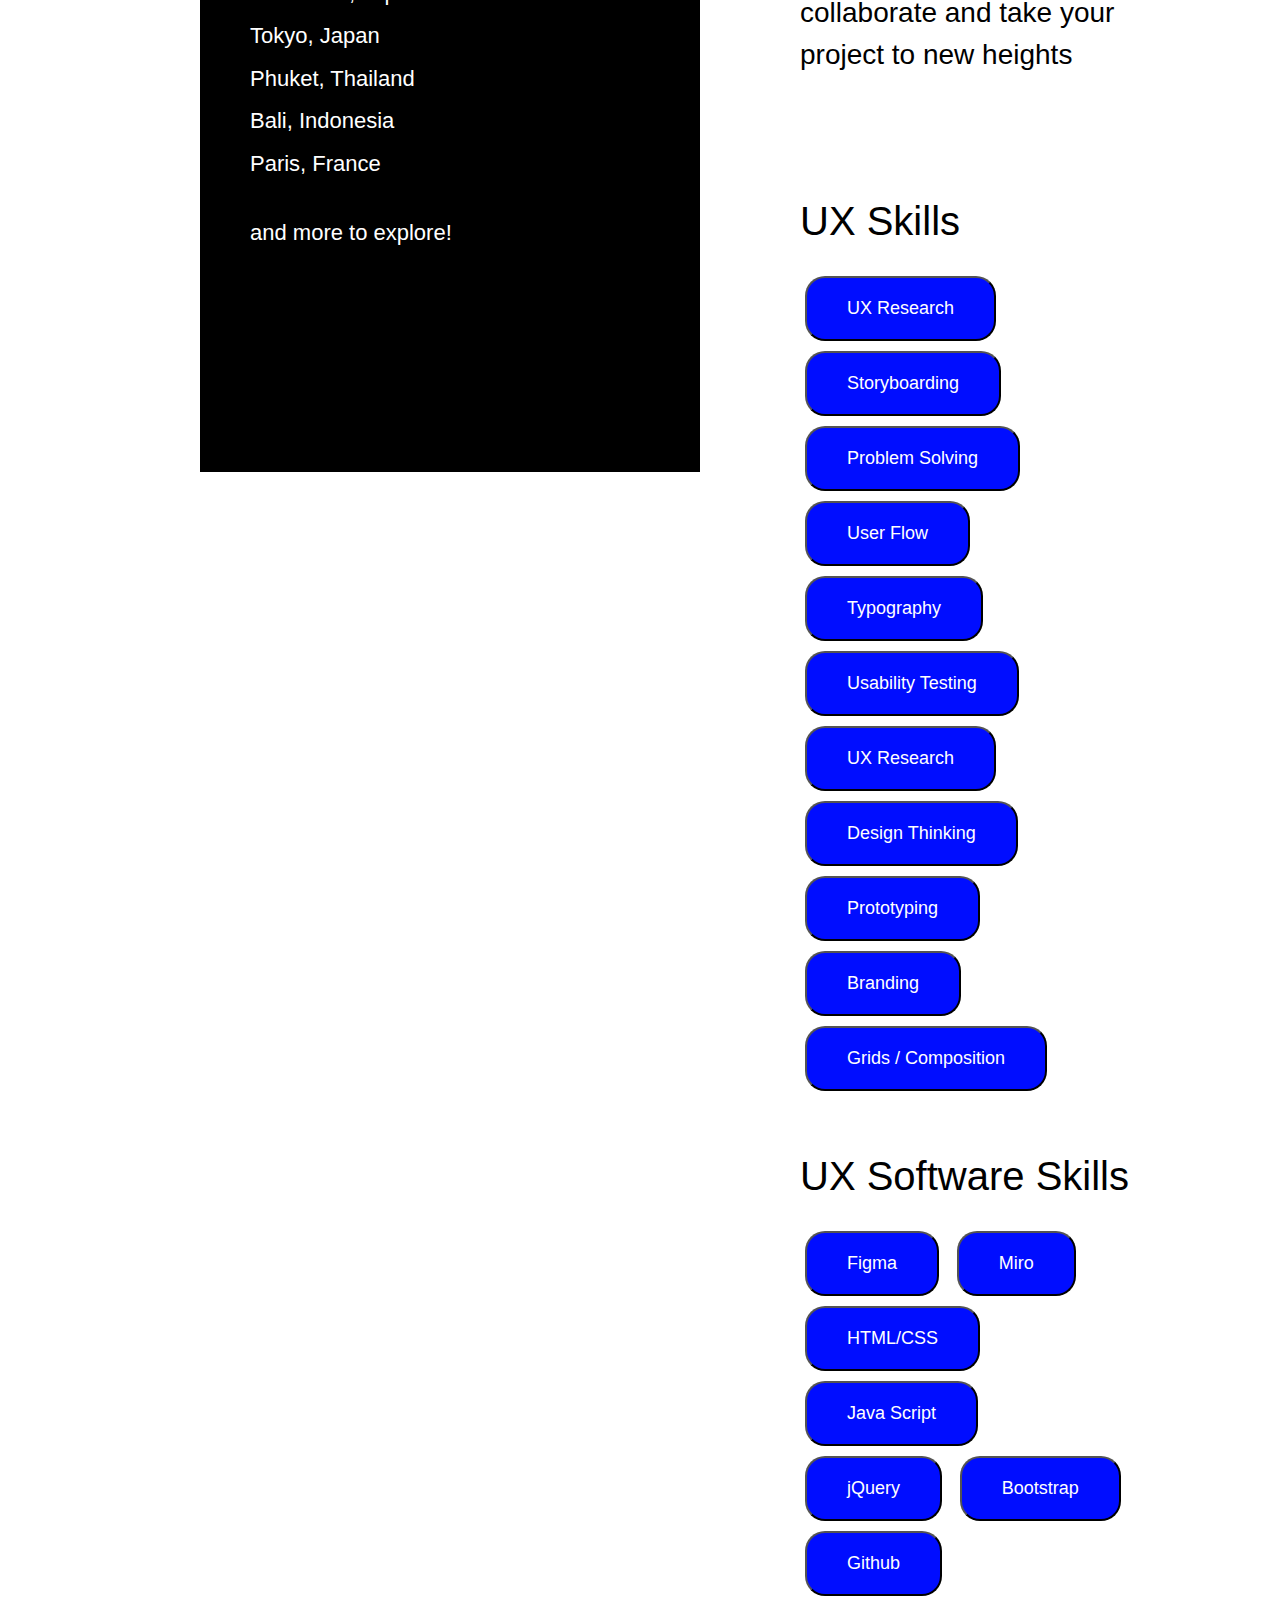
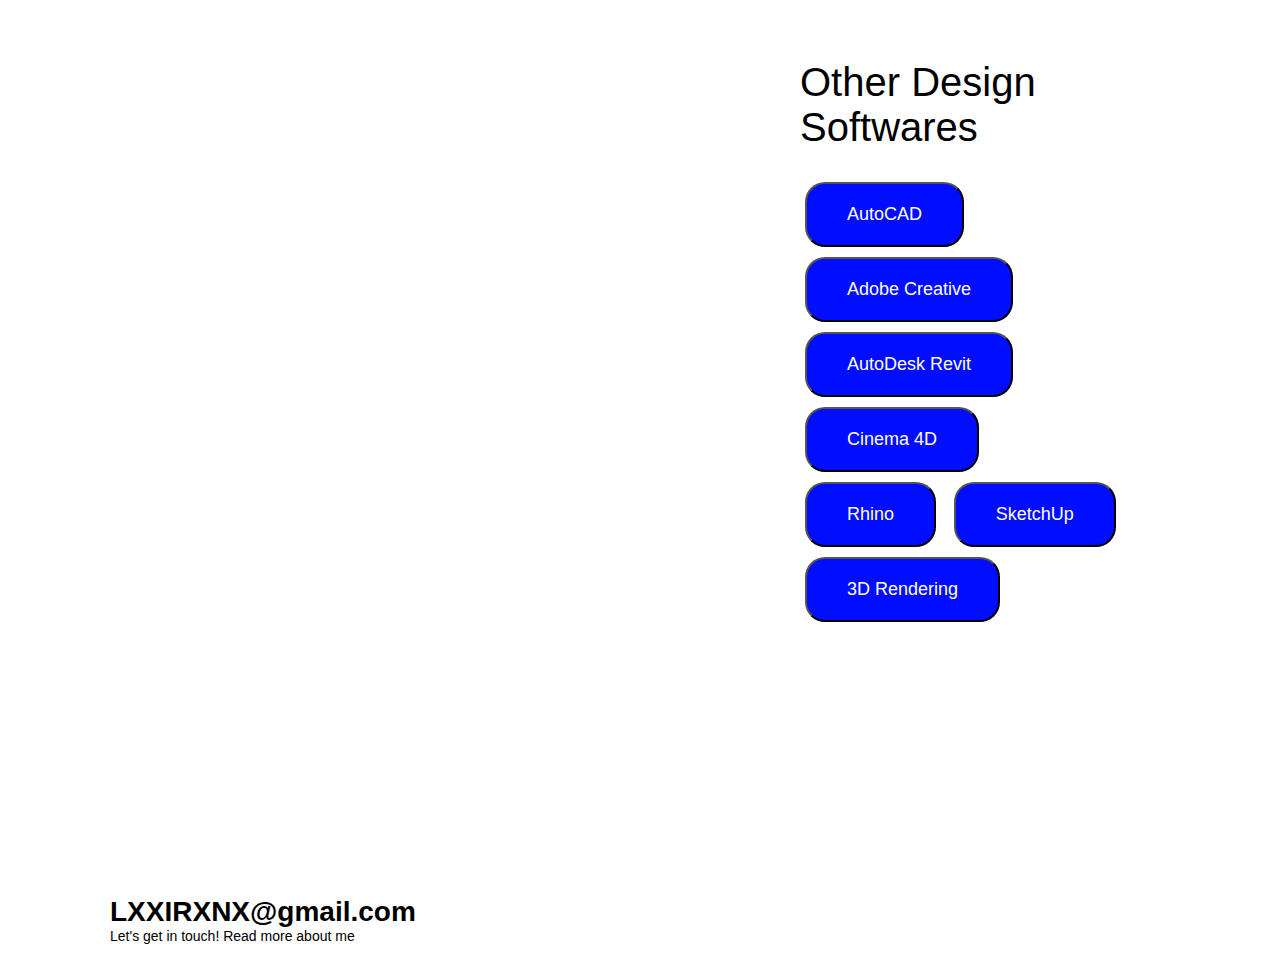
==== commit aeb8efe7: "Update Aboutme.html" ====
--- a/Aboutme.html
+++ b/Aboutme.html
@@ -198,4 +198,4 @@
 
 </body>
 
-</html>+</html>
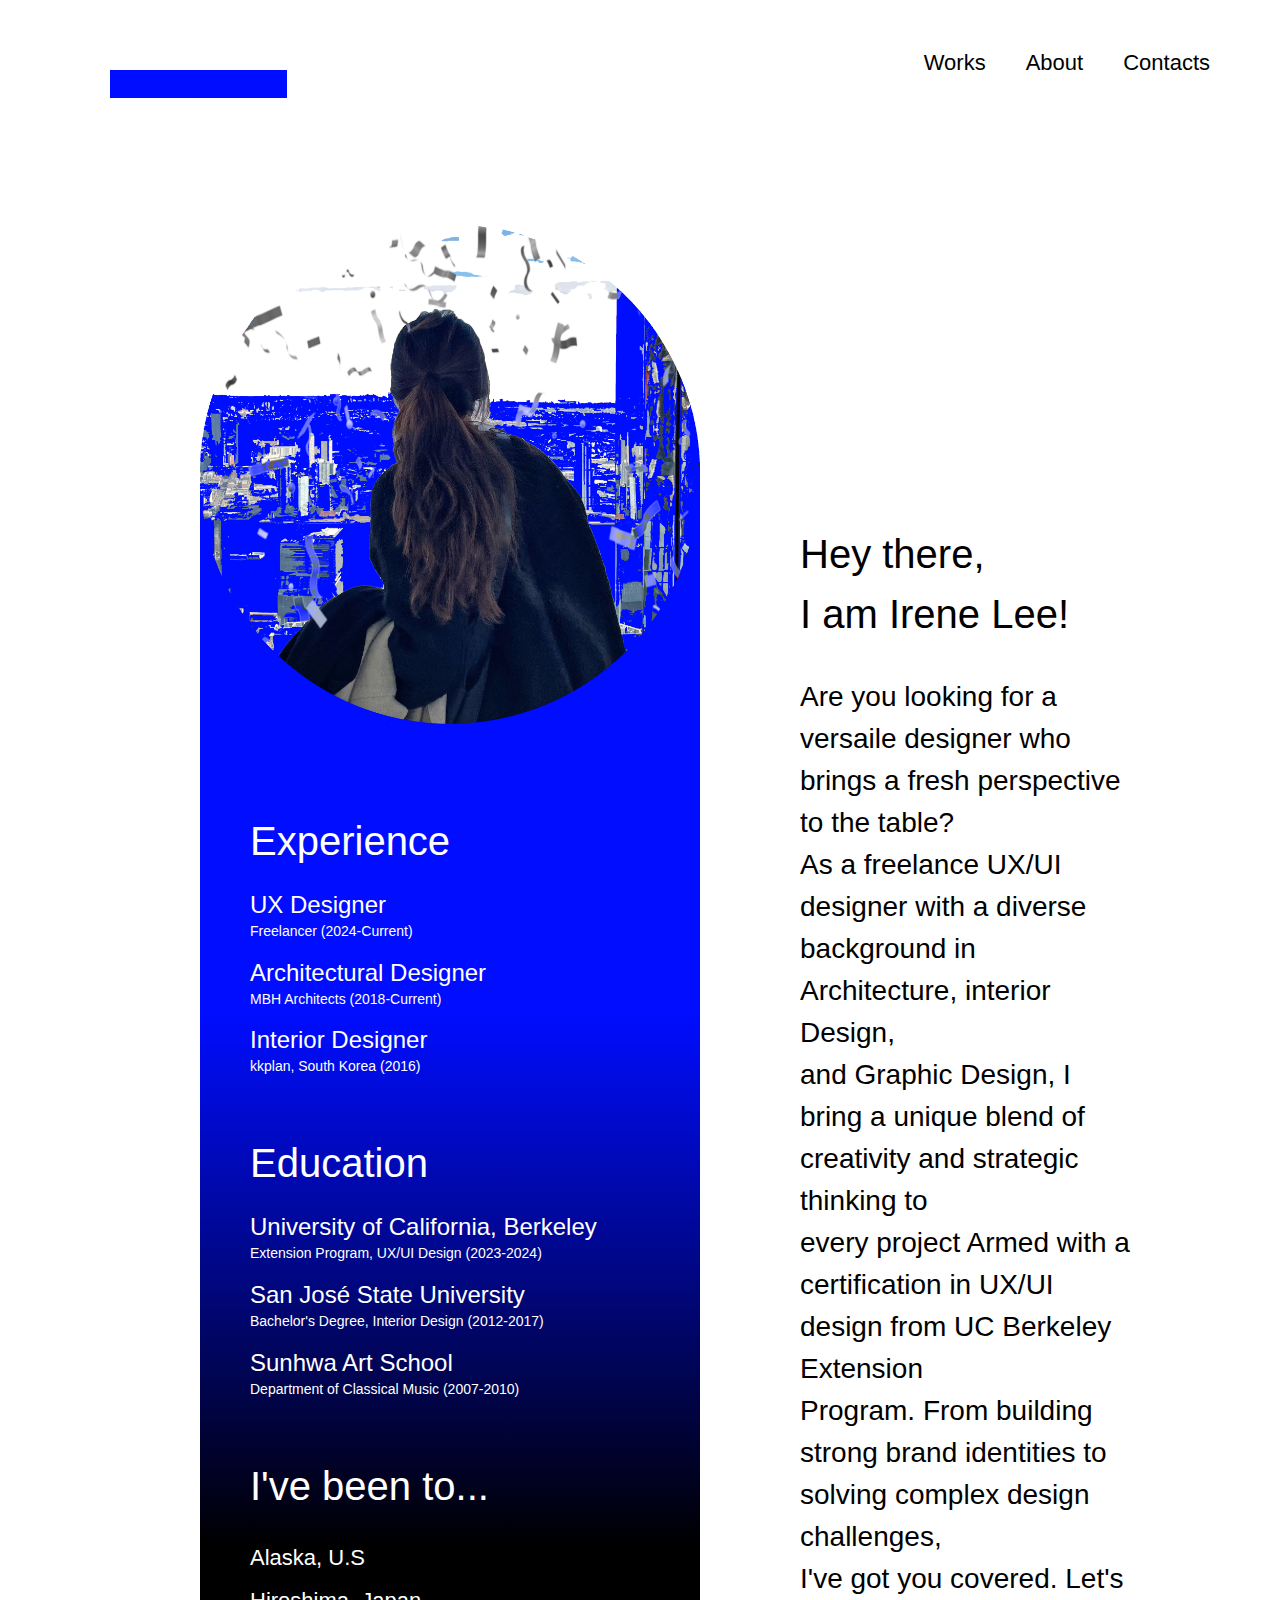
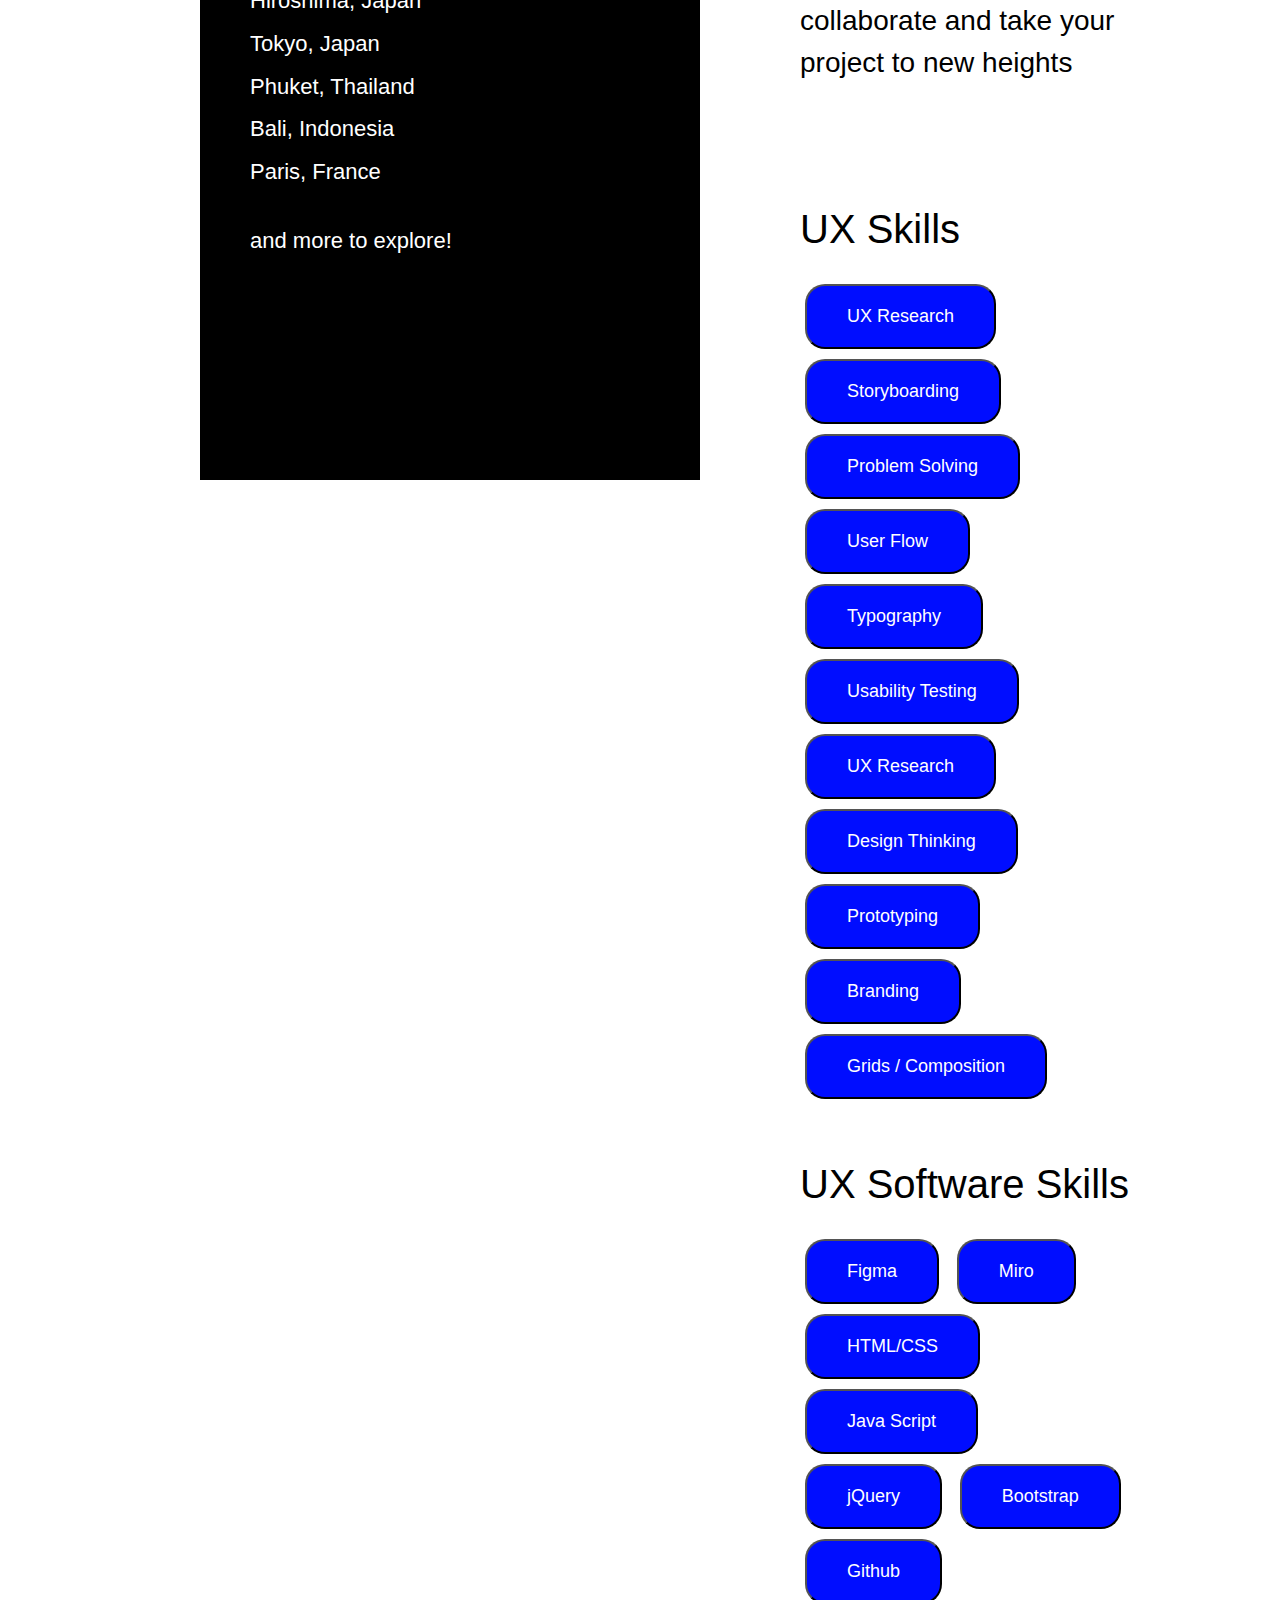
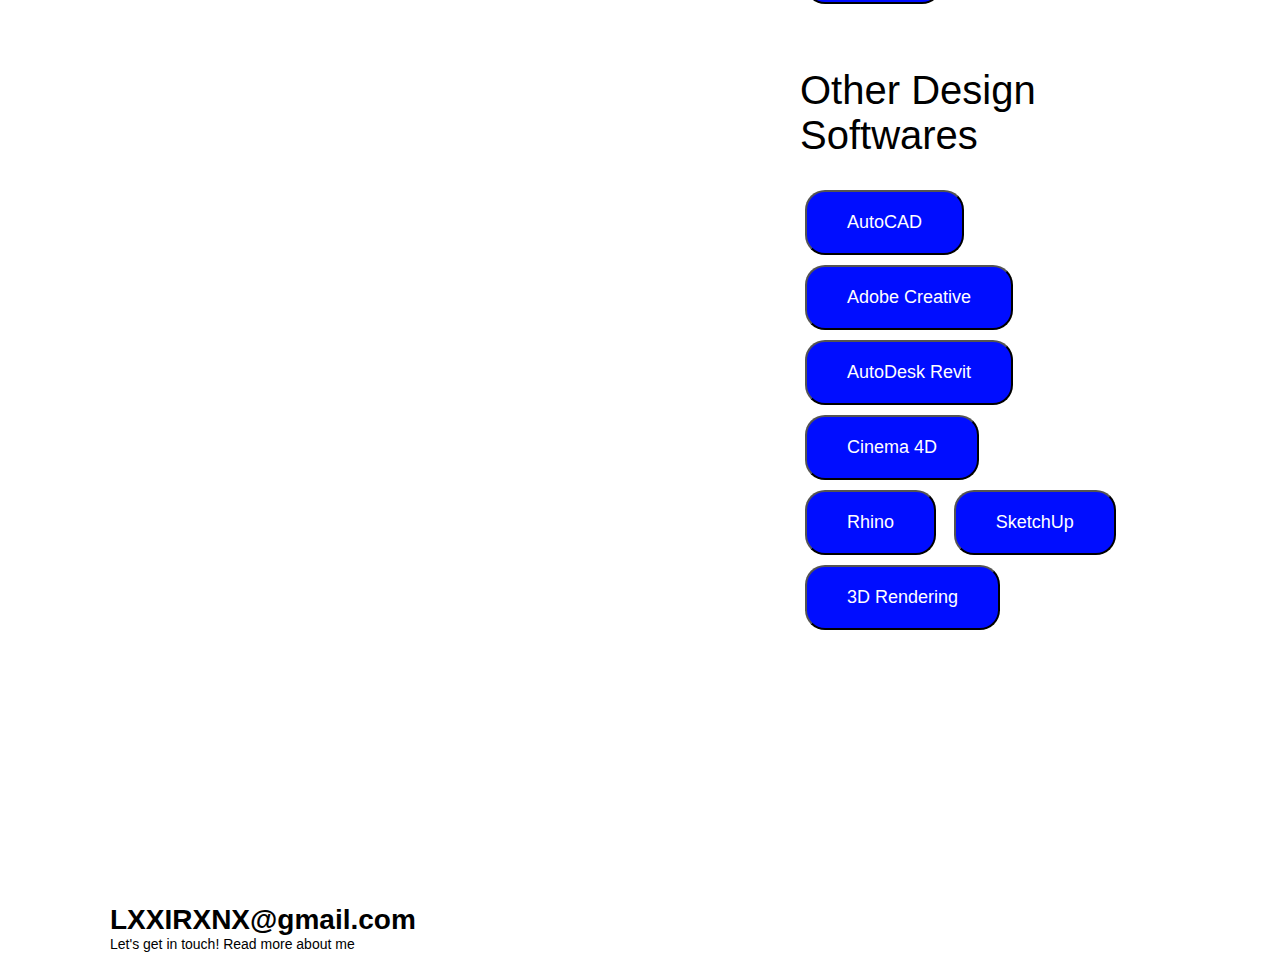
==== commit ac21834e: "Update Aboutme.html" ====
--- a/Aboutme.html
+++ b/Aboutme.html
@@ -55,7 +55,7 @@
     <!-----------------Navigation Bar Here-------------->
     <div class="navbar">
         <a class="navbar-brand" href="index.html">
-            <img src="Logo.png">
+            <img src="Images/Logo.png">
         </a>
         <ul>
             <li><a href="contact.html" onmouseover="hoverEffect(this)" onmouseout="resetEffect(this)"
